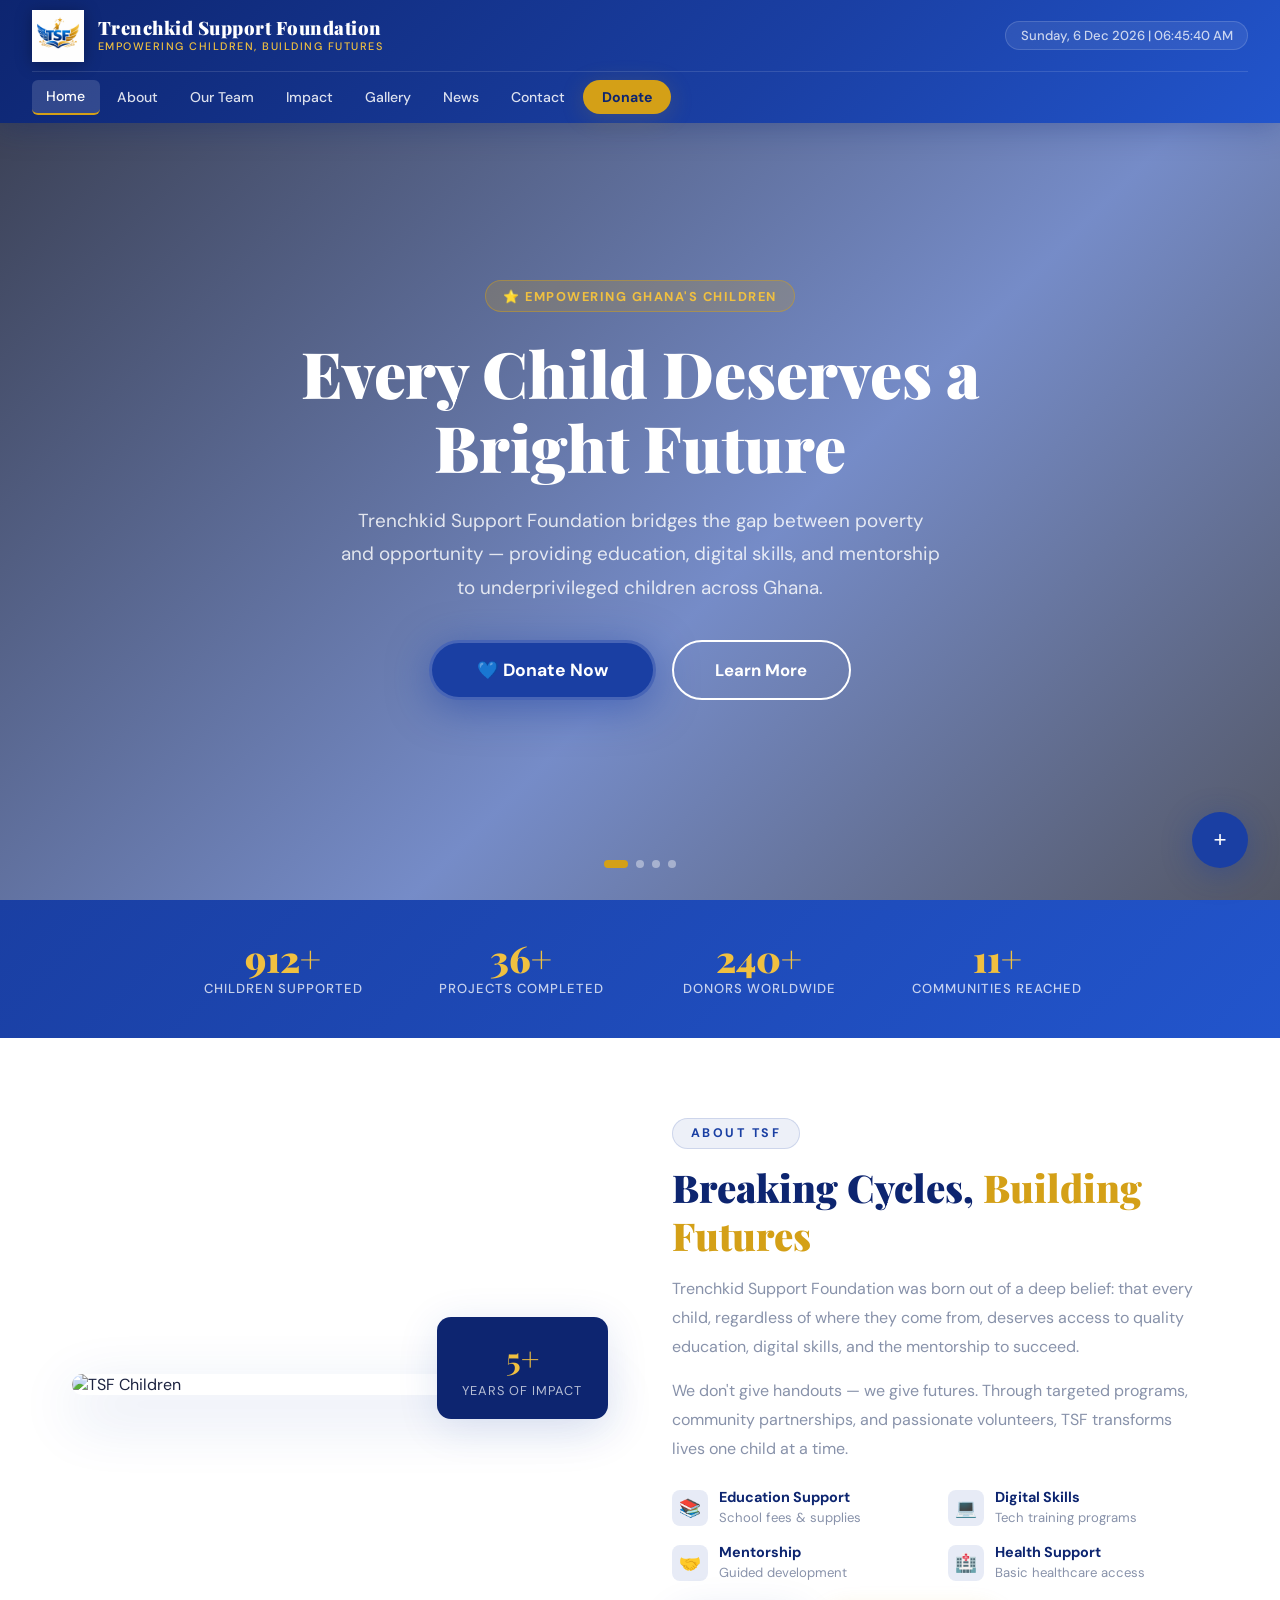
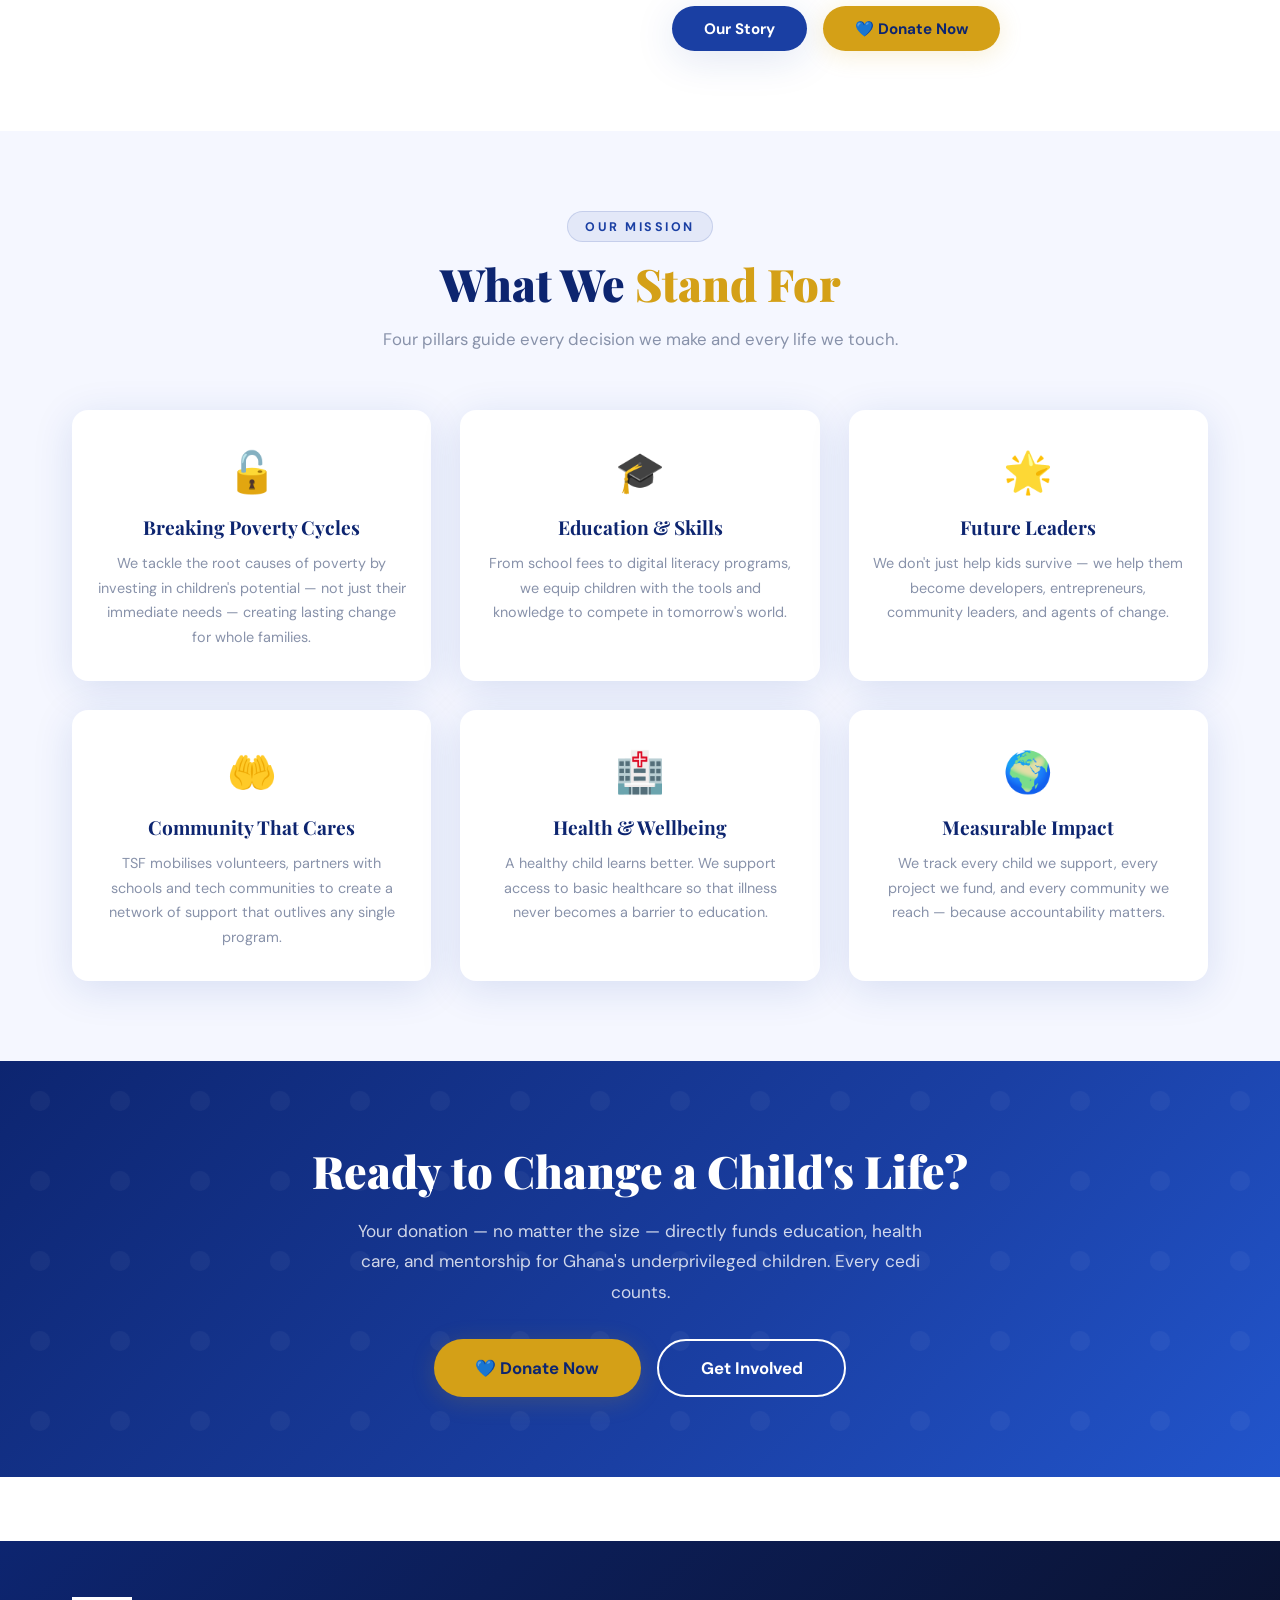
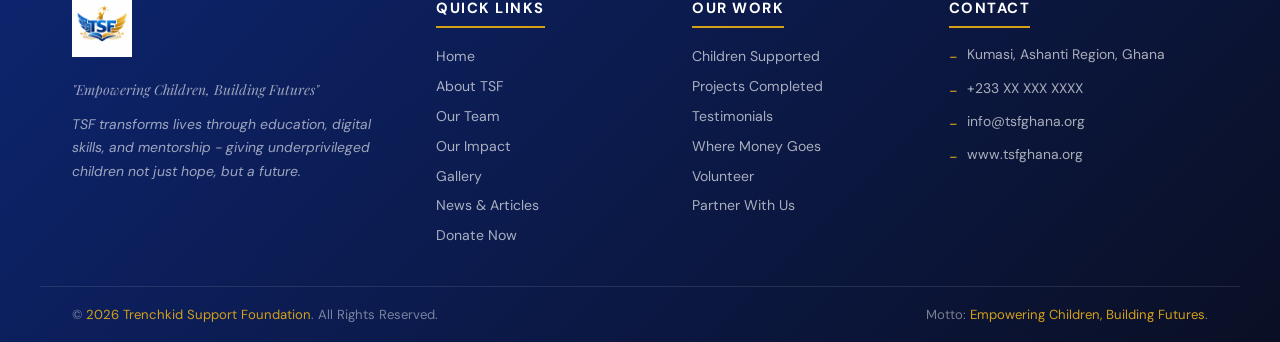
==== index.html @ c8d2aee1 "Add admin content management baseline" ====
<!DOCTYPE html>
<html lang="en">
<head>
  <meta charset="UTF-8">
  <meta name="viewport" content="width=device-width, initial-scale=1.0">
  <title>TSF — Trenchkid Support Foundation</title>
  <link rel="icon" href="images/tsf-logo.png">
  <link rel="stylesheet" href="css/style.css">
  <style>
    /* HERO */
    .hero {
      position: relative;
      min-height: 100vh;
      display: flex;
      align-items: center;
      justify-content: center;
      overflow: hidden;
    }
    .hero-slider {
      position: absolute; inset: 0; z-index: 0;
    }
    .hero-slide {
      position: absolute; inset: 0;
      background-size: cover;
      background-position: center;
      opacity: 0;
      transition: opacity 1.5s ease;
    }
    .hero-slide.active { opacity: 1; }
    .hero-slide::after {
      content: '';
      position: absolute; inset: 0;
      background: linear-gradient(135deg, rgba(10,15,36,0.82) 0%, rgba(26,63,163,0.6) 60%, rgba(10,15,36,0.7) 100%);
    }
    /* Gradient slides as placeholder (replace src with real photos) */
    .slide-1 { background: linear-gradient(135deg, #0d2570, #1a3fa3, #2255cc); background-image: url('https://images.unsplash.com/photo-1509062522246-3755977927d7?w=1400&q=80'); }
    .slide-2 { background-image: url('https://images.unsplash.com/photo-1488521787991-ed7bbaae773c?w=1400&q=80'); }
    .slide-3 { background-image: url('https://images.unsplash.com/photo-1506126613408-eca07ce68773?w=1400&q=80'); }
    .slide-4 { background-image: url('https://images.unsplash.com/photo-1519340333755-56e9c1d04579?w=1400&q=80'); }

    .hero-content {
      position: relative; z-index: 2;
      text-align: center;
      padding: 0 1.5rem;
      max-width: 820px;
      margin: 0 auto;
      padding-top: 80px;
    }
    .hero-badge {
      display: inline-flex; align-items: center; gap: 0.5rem;
      background: rgba(212,160,23,0.2);
      border: 1px solid rgba(212,160,23,0.45);
      color: var(--gold-light);
      font-size: 0.8rem; font-weight: 700;
      padding: 0.4rem 1.1rem; border-radius: 20px;
      letter-spacing: 1.5px; text-transform: uppercase;
      margin-bottom: 1.5rem;
      animation: fadeDown 0.8s ease both;
    }
    .hero-title {
      font-family: 'Playfair Display', serif;
      font-size: clamp(2.2rem, 6vw, 4rem);
      font-weight: 900;
      color: var(--white);
      line-height: 1.15;
      margin-bottom: 1.3rem;
      animation: fadeDown 0.8s 0.15s ease both;
    }
    .hero-title span { color: var(--gold-light); }
    .hero-desc {
      font-size: clamp(1rem, 2.2vw, 1.18rem);
      color: rgba(255,255,255,0.82);
      max-width: 600px;
      margin: 0 auto 2.2rem;
      line-height: 1.78;
      animation: fadeDown 0.8s 0.3s ease both;
    }
    .hero-actions {
      display: flex; gap: 1rem; justify-content: center; flex-wrap: wrap;
      animation: fadeDown 0.8s 0.45s ease both;
    }
    .hero-donate-btn {
      background: var(--blue);
      color: var(--white);
      font-size: 1.1rem;
      padding: 1rem 2.8rem;
      border-radius: 50px;
      font-weight: 700;
      text-decoration: none;
      display: inline-flex; align-items: center; gap: 0.6rem;
      box-shadow: 0 8px 40px rgba(26,63,163,0.5);
      transition: var(--transition);
      border: 3px solid rgba(255,255,255,0.2);
    }
    .hero-donate-btn:hover { background: var(--blue-light); transform: translateY(-3px); box-shadow: 0 16px 50px rgba(26,63,163,0.6); }

    .slide-dots {
      position: absolute; bottom: 2rem; left: 50%; transform: translateX(-50%);
      display: flex; gap: 0.5rem; z-index: 2;
    }
    .dot {
      width: 8px; height: 8px; border-radius: 50%;
      background: rgba(255,255,255,0.4);
      cursor: pointer; transition: var(--transition);
    }
    .dot.active { background: var(--gold); width: 24px; border-radius: 4px; }

    @keyframes fadeDown { from { opacity: 0; transform: translateY(-20px); } to { opacity: 1; transform: translateY(0); } }

    /* INTRO */
    .intro-section { padding: 5rem 0; }
    .intro-grid { display: grid; grid-template-columns: 1fr 1fr; gap: 4rem; align-items: center; }
    .intro-visual {
      position: relative;
    }
    .intro-img {
      width: 100%; border-radius: 20px;
      box-shadow: 0 20px 60px rgba(26,63,163,0.2);
      display: block;
    }
    .intro-badge-box {
      position: absolute; bottom: -1.5rem; right: 0;
      background: var(--blue-dark);
      color: var(--white);
      padding: 1.2rem 1.6rem;
      border-radius: 14px;
      text-align: center;
      box-shadow: var(--shadow);
    }
    .intro-badge-box strong { font-family: 'Playfair Display', serif; font-size: 2rem; color: var(--gold-light); display: block; }
    .intro-badge-box span { font-size: 0.8rem; color: rgba(255,255,255,0.7); letter-spacing: 1px; text-transform: uppercase; }
    .intro-text h2 { font-family: 'Playfair Display', serif; font-size: clamp(1.7rem,3.5vw,2.4rem); font-weight: 900; color: var(--blue-dark); margin-bottom: 1rem; line-height: 1.25; }
    .intro-text h2 span { color: var(--gold); }
    .intro-text p { color: var(--gray); line-height: 1.8; margin-bottom: 1rem; font-size: 1rem; }
    .intro-pillars { display: grid; grid-template-columns: 1fr 1fr; gap: 1rem; margin: 1.5rem 0; }
    .pillar-item { display: flex; align-items: flex-start; gap: 0.7rem; }
    .pillar-icon { width: 36px; height: 36px; background: rgba(26,63,163,0.1); border-radius: 8px; display: flex; align-items: center; justify-content: center; font-size: 1.1rem; flex-shrink: 0; margin-top: 2px; }
    .pillar-text strong { display: block; font-size: 0.9rem; color: var(--blue-dark); }
    .pillar-text span { font-size: 0.82rem; color: var(--gray); }

    /* MISSION CARDS */
    .mission-bg { background: var(--off-white); }
    .mission-cards { display: grid; grid-template-columns: repeat(3, 1fr); gap: 1.8rem; }
    .mission-card {
      background: var(--white);
      border-radius: var(--radius);
      padding: 2rem 1.5rem;
      text-align: center;
      box-shadow: var(--shadow);
      transition: var(--transition);
      border-top: 4px solid transparent;
    }
    .mission-card:hover { transform: translateY(-6px); border-top-color: var(--gold); }
    .mission-icon { font-size: 2.5rem; margin-bottom: 1rem; }
    .mission-card h3 { font-family: 'Playfair Display', serif; font-size: 1.2rem; color: var(--blue-dark); margin-bottom: 0.7rem; }
    .mission-card p { font-size: 0.9rem; color: var(--gray); line-height: 1.7; }

    /* CTA SECTION */
    .cta-section {
      background: linear-gradient(135deg, var(--blue-dark) 0%, var(--blue) 60%, var(--blue-mid) 100%);
      padding: 5rem 0;
      text-align: center;
      position: relative; overflow: hidden;
    }
    .cta-section::before {
      content: '';
      position: absolute; inset: 0;
      background: url("data:image/svg+xml,%3Csvg width='80' height='80' viewBox='0 0 80 80' xmlns='http://www.w3.org/2000/svg'%3E%3Cg fill='none'%3E%3Cg fill='%23ffffff' fill-opacity='0.04'%3E%3Ccircle cx='40' cy='40' r='10'/%3E%3C/g%3E%3C/g%3E%3C/svg%3E");
    }
    .cta-section h2 { font-family: 'Playfair Display', serif; font-size: clamp(1.8rem,4vw,2.8rem); font-weight:900; color:var(--white); margin-bottom:1rem; position:relative; }
    .cta-section p { color: rgba(255,255,255,0.8); font-size:1.08rem; max-width:580px; margin:0 auto 2rem; line-height:1.75; position:relative; }
    .cta-btns { display:flex; gap:1rem; justify-content:center; flex-wrap:wrap; position:relative; }

    @media (max-width:768px) {
      .intro-grid { grid-template-columns: 1fr; gap: 2.5rem; }
      .intro-badge-box { position: static; margin-top: 1rem; display: inline-block; }
      .intro-pillars { grid-template-columns: 1fr; }
      .mission-cards { grid-template-columns: 1fr; }
    }
  </style>
</head>
<body>
  <!-- HERO -->
  <section class="hero" id="home">
    <div class="hero-slider">
      <div class="hero-slide slide-1 active"></div>
      <div class="hero-slide slide-2"></div>
      <div class="hero-slide slide-3"></div>
      <div class="hero-slide slide-4"></div>
    </div>
    <div class="hero-content">
      <div class="hero-badge">⭐ Empowering Ghana's Children</div>
      <h1 class="hero-title" data-setting="home_hero_title">Every Child Deserves a Bright Future</h1>
      <p class="hero-desc" data-setting="home_hero_body">Trenchkid Support Foundation bridges the gap between poverty and opportunity — providing education, digital skills, and mentorship to underprivileged children across Ghana.</p>
      <div class="hero-actions">
        <a href="donate.html" class="hero-donate-btn">💙 Donate Now</a>
        <a href="about.html" class="btn btn-outline btn-lg">Learn More</a>
      </div>
    </div>
    <div class="slide-dots" id="slide-dots"></div>
  </section>

  <!-- STATS STRIP -->
  <div class="stats-strip">
    <div class="stats-grid">
      <div class="stat-item fade-up">
        <span class="stat-number" data-target="1200">0</span>
        <span class="stat-label">Children Supported</span>
      </div>
      <div class="stat-item fade-up">
        <span class="stat-number" data-target="48">0</span>
        <span class="stat-label">Projects Completed</span>
      </div>
      <div class="stat-item fade-up">
        <span class="stat-number" data-target="320">0</span>
        <span class="stat-label">Donors Worldwide</span>
      </div>
      <div class="stat-item fade-up">
        <span class="stat-number" data-target="15">0</span>
        <span class="stat-label">Communities Reached</span>
      </div>
    </div>
  </div>

  <!-- INTRO -->
  <section class="intro-section">
    <div class="container">
      <div class="intro-grid">
        <div class="intro-visual fade-up">
          <img class="intro-img" src="https://images.unsplash.com/photo-1516627145497-ae6968895b74?w=700&q=80" alt="TSF Children">
          <div class="intro-badge-box">
            <strong>5+</strong>
            <span>Years of Impact</span>
          </div>
        </div>
        <div class="intro-text fade-up">
          <div class="section-label">About TSF</div>
          <h2 data-setting="home_intro_title">Breaking Cycles, <span>Building Futures</span></h2>
          <p data-setting="home_intro_body">Trenchkid Support Foundation was born out of a deep belief: that every child, regardless of where they come from, deserves access to quality education, digital skills, and the mentorship to succeed.</p>
          <p data-setting="home_intro_body_2">We don't give handouts — we give futures. Through targeted programs, community partnerships, and passionate volunteers, TSF transforms lives one child at a time.</p>
          <div class="intro-pillars">
            <div class="pillar-item">
              <div class="pillar-icon">📚</div>
              <div class="pillar-text"><strong>Education Support</strong><span>School fees & supplies</span></div>
            </div>
            <div class="pillar-item">
              <div class="pillar-icon">💻</div>
              <div class="pillar-text"><strong>Digital Skills</strong><span>Tech training programs</span></div>
            </div>
            <div class="pillar-item">
              <div class="pillar-icon">🤝</div>
              <div class="pillar-text"><strong>Mentorship</strong><span>Guided development</span></div>
            </div>
            <div class="pillar-item">
              <div class="pillar-icon">🏥</div>
              <div class="pillar-text"><strong>Health Support</strong><span>Basic healthcare access</span></div>
            </div>
          </div>
          <div style="display:flex;gap:1rem;flex-wrap:wrap;margin-top:1.5rem">
            <a href="about.html" class="btn btn-blue">Our Story</a>
            <a href="donate.html" class="btn btn-gold">💙 Donate Now</a>
          </div>
        </div>
      </div>
    </div>
  </section>

  <!-- MISSION CARDS -->
  <section class="mission-bg">
    <div class="container">
      <div class="section-header fade-up">
        <div class="section-label">Our Mission</div>
        <h2 class="section-title" data-setting="home_pillars_title">What We <span>Stand For</span></h2>
        <p class="section-desc" data-setting="home_pillars_body">Four pillars guide every decision we make and every life we touch.</p>
      </div>
      <div class="mission-cards">
        <div class="mission-card fade-up">
          <div class="mission-icon">🔓</div>
          <h3>Breaking Poverty Cycles</h3>
          <p>We tackle the root causes of poverty by investing in children's potential — not just their immediate needs — creating lasting change for whole families.</p>
        </div>
        <div class="mission-card fade-up">
          <div class="mission-icon">🎓</div>
          <h3>Education & Skills</h3>
          <p>From school fees to digital literacy programs, we equip children with the tools and knowledge to compete in tomorrow's world.</p>
        </div>
        <div class="mission-card fade-up">
          <div class="mission-icon">🌟</div>
          <h3>Future Leaders</h3>
          <p>We don't just help kids survive — we help them become developers, entrepreneurs, community leaders, and agents of change.</p>
        </div>
        <div class="mission-card fade-up">
          <div class="mission-icon">🤲</div>
          <h3>Community That Cares</h3>
          <p>TSF mobilises volunteers, partners with schools and tech communities to create a network of support that outlives any single program.</p>
        </div>
        <div class="mission-card fade-up">
          <div class="mission-icon">🏥</div>
          <h3>Health & Wellbeing</h3>
          <p>A healthy child learns better. We support access to basic healthcare so that illness never becomes a barrier to education.</p>
        </div>
        <div class="mission-card fade-up">
          <div class="mission-icon">🌍</div>
          <h3>Measurable Impact</h3>
          <p>We track every child we support, every project we fund, and every community we reach — because accountability matters.</p>
        </div>
      </div>
    </div>
  </section>

  <!-- CTA -->
  <section class="cta-section">
    <div class="container">
      <h2 data-setting="home_cta_title">Ready to Change a Child's Life?</h2>
      <p data-setting="home_cta_body">Your donation — no matter the size — directly funds education, health care, and mentorship for Ghana's underprivileged children. Every cedi counts.</p>
      <div class="cta-btns">
        <a href="donate.html" class="btn btn-gold btn-lg">💙 Donate Now</a>
        <a href="contact.html" class="btn btn-outline btn-lg">Get Involved</a>
      </div>
    </div>
  </section>

  <script src="js/time.js"></script>
  <script src="js/components.js"></script>
  <script>
    // Hero slider
    const slides = document.querySelectorAll('.hero-slide');
    const dotsContainer = document.getElementById('slide-dots');
    let current = 0;
    slides.forEach((_, i) => {
      const d = document.createElement('div');
      d.className = 'dot' + (i === 0 ? ' active' : '');
      d.onclick = () => goTo(i);
      dotsContainer.appendChild(d);
    });
    function goTo(n) {
      slides[current].classList.remove('active');
      dotsContainer.children[current].classList.remove('active');
      current = n;
      slides[current].classList.add('active');
      dotsContainer.children[current].classList.add('active');
    }
    setInterval(() => goTo((current + 1) % slides.length), 5000);

    // Counter animation
    function animateCounter(el) {
      const target = parseInt(el.dataset.target);
      const duration = 2000;
      const step = target / (duration / 16);
      let current = 0;
      const timer = setInterval(() => {
        current += step;
        if (current >= target) { current = target; clearInterval(timer); }
        el.textContent = Math.floor(current).toLocaleString() + (target >= 1000 ? '+' : '+');
      }, 16);
    }
    const statsObserver = new IntersectionObserver((entries) => {
      entries.forEach(e => {
        if (e.isIntersecting) {
          e.target.querySelectorAll('.stat-number').forEach(animateCounter);
          statsObserver.unobserve(e.target);
        }
      });
    }, { threshold: 0.4 });
    document.querySelector('.stats-strip') && statsObserver.observe(document.querySelector('.stats-strip'));
  </script>
</body>
</html>
---- css/style.css ----
/* ===== TSF GLOBAL STYLES ===== */
@import url('https://fonts.googleapis.com/css2?family=Playfair+Display:wght@700;900&family=DM+Sans:wght@300;400;500;600;700&display=swap');

:root {
  --blue: #1a3fa3;
  --blue-dark: #0d2570;
  --blue-mid: #2255cc;
  --blue-light: #3b6de8;
  --gold: #d4a017;
  --gold-light: #f0c040;
  --gold-dark: #a07810;
  --white: #ffffff;
  --off-white: #f5f7ff;
  --gray-light: #eef1f8;
  --gray: #8892aa;
  --dark: #0a0f24;
  --text: #1c2340;
  --shadow: 0 8px 40px rgba(26,63,163,0.13);
  --shadow-gold: 0 4px 24px rgba(212,160,23,0.18);
  --radius: 16px;
  --radius-sm: 8px;
  --transition: all 0.35s cubic-bezier(0.4,0,0.2,1);
}

*, *::before, *::after { box-sizing: border-box; margin: 0; padding: 0; }
html { scroll-behavior: smooth; font-size: 16px; }
body { font-family: 'DM Sans', sans-serif; color: var(--text); background: var(--white); min-height: 100vh; overflow-x: hidden; }

/* HEADER */
header {
  position: fixed; top: 0; left: 0; right: 0; z-index: 1000;
  background: linear-gradient(135deg, var(--blue-dark) 0%, var(--blue) 60%, var(--blue-mid) 100%);
  box-shadow: 0 2px 30px rgba(13,37,112,0.35);
  padding: 0 2rem;
}
.header-top { display: flex; align-items: center; justify-content: space-between; padding: 0.6rem 0; border-bottom: 1px solid rgba(255,255,255,0.12); }
.header-brand { display: flex; align-items: center; gap: 0.85rem; text-decoration: none; }
.header-brand img { height: 52px; width: auto; filter: drop-shadow(0 2px 8px rgba(0,0,0,0.3)); }
.brand-text { display: flex; flex-direction: column; }
.brand-name { font-family: 'Playfair Display', serif; font-size: 1.15rem; font-weight: 900; color: var(--white); line-height: 1.1; letter-spacing: 0.5px; }
.brand-tagline { font-size: 0.68rem; color: var(--gold-light); font-weight: 500; letter-spacing: 1.5px; text-transform: uppercase; }
.header-time { font-size: 0.82rem; color: rgba(255,255,255,0.75); font-weight: 500; background: rgba(255,255,255,0.08); padding: 0.3rem 0.9rem; border-radius: 20px; border: 1px solid rgba(255,255,255,0.15); }

nav { display: flex; align-items: center; justify-content: space-between; padding: 0.5rem 0; }
.nav-links { display: flex; align-items: center; gap: 0.2rem; list-style: none; flex-wrap: wrap; }
.nav-links a { display: block; padding: 0.45rem 0.9rem; color: rgba(255,255,255,0.85); text-decoration: none; font-size: 0.88rem; font-weight: 500; border-radius: 6px; transition: var(--transition); }
.nav-links a:hover, .nav-links a.active { background: rgba(255,255,255,0.14); color: var(--white); }
.nav-links a.active { border-bottom: 2px solid var(--gold); }
.nav-donate-btn { background: var(--gold) !important; color: var(--blue-dark) !important; font-weight: 700 !important; padding: 0.5rem 1.2rem !important; border-radius: 25px !important; box-shadow: var(--shadow-gold); }
.nav-donate-btn:hover { background: var(--gold-light) !important; transform: translateY(-1px); }
.hamburger { display: none; flex-direction: column; gap: 5px; background: none; border: none; cursor: pointer; padding: 6px; }
.hamburger span { display: block; width: 26px; height: 2.5px; background: var(--white); border-radius: 2px; transition: var(--transition); }

/* FOOTER */
footer { background: linear-gradient(135deg, var(--blue-dark) 0%, var(--dark) 100%); color: rgba(255,255,255,0.75); padding: 3.5rem 0 0; margin-top: 4rem; }
.footer-grid { display: grid; grid-template-columns: 1.5fr 1fr 1fr 1.2fr; gap: 2.5rem; max-width: 1200px; margin: 0 auto; padding: 0 2rem; }
.footer-brand img { height: 60px; margin-bottom: 1rem; }
.footer-brand p { font-size: 0.87rem; line-height: 1.7; color: rgba(255,255,255,0.6); font-style: italic; }
.footer-motto { font-family: 'Playfair Display', serif; color: var(--gold-light); font-size: 1rem; margin-bottom: 0.7rem; }
.footer-col h4 { color: var(--white); font-size: 0.92rem; font-weight: 700; text-transform: uppercase; letter-spacing: 1.5px; margin-bottom: 1.1rem; padding-bottom: 0.5rem; border-bottom: 2px solid var(--gold); display: inline-block; }
.footer-col ul { list-style: none; }
.footer-col ul li { margin-bottom: 0.55rem; }
.footer-col ul li a { color: rgba(255,255,255,0.65); text-decoration: none; font-size: 0.88rem; transition: var(--transition); }
.footer-col ul li a:hover { color: var(--gold-light); padding-left: 4px; }
.footer-contact-item { display: flex; align-items: flex-start; gap: 0.6rem; margin-bottom: 0.7rem; font-size: 0.87rem; color: rgba(255,255,255,0.65); }
.footer-contact-item .icon { color: var(--gold); font-size: 1rem; flex-shrink: 0; margin-top: 1px; }
.footer-bottom { border-top: 1px solid rgba(255,255,255,0.1); padding: 1.2rem 2rem; display: flex; align-items: center; justify-content: space-between; max-width: 1200px; margin: 2rem auto 0; flex-wrap: wrap; gap: 0.5rem; }
.footer-copy { font-size: 0.82rem; color: rgba(255,255,255,0.45); }
.footer-copy span { color: var(--gold); }

/* BUTTONS */
.btn { display: inline-flex; align-items: center; gap: 0.5rem; padding: 0.8rem 2rem; border-radius: 50px; font-family: 'DM Sans', sans-serif; font-weight: 700; font-size: 0.95rem; cursor: pointer; border: none; text-decoration: none; transition: var(--transition); }
.btn-blue { background: var(--blue); color: var(--white); box-shadow: var(--shadow); }
.btn-blue:hover { background: var(--blue-light); transform: translateY(-2px); box-shadow: 0 12px 40px rgba(26,63,163,0.3); }
.btn-gold { background: var(--gold); color: var(--blue-dark); box-shadow: var(--shadow-gold); }
.btn-gold:hover { background: var(--gold-light); transform: translateY(-2px); }
.btn-outline { background: transparent; border: 2px solid var(--white); color: var(--white); }
.btn-outline:hover { background: var(--white); color: var(--blue); transform: translateY(-2px); }
.btn-lg { padding: 1rem 2.6rem; font-size: 1.05rem; }

/* SECTIONS */
section { padding: 5rem 0; }
.container { max-width: 1200px; margin: 0 auto; padding: 0 2rem; }
.section-header { text-align: center; margin-bottom: 3.5rem; }
.section-label { display: inline-block; background: rgba(26,63,163,0.08); color: var(--blue); font-size: 0.78rem; font-weight: 700; letter-spacing: 2.5px; text-transform: uppercase; padding: 0.4rem 1.1rem; border-radius: 20px; border: 1px solid rgba(26,63,163,0.15); margin-bottom: 0.9rem; }
.section-title { font-family: 'Playfair Display', serif; font-size: clamp(1.9rem, 4vw, 2.8rem); font-weight: 900; color: var(--blue-dark); line-height: 1.2; margin-bottom: 0.9rem; }
.section-title span { color: var(--gold); }
.section-desc { font-size: 1.05rem; color: var(--gray); max-width: 600px; margin: 0 auto; line-height: 1.75; }

/* PAGE HERO */
.page-hero { min-height: 320px; display: flex; align-items: center; justify-content: center; background: linear-gradient(135deg, var(--blue-dark) 0%, var(--blue) 60%, var(--blue-mid) 100%); padding: 8rem 2rem 4rem; text-align: center; position: relative; overflow: hidden; }
.page-hero::before { content: ''; position: absolute; inset: 0; background: url("data:image/svg+xml,%3Csvg width='60' height='60' viewBox='0 0 60 60' xmlns='http://www.w3.org/2000/svg'%3E%3Cg fill='none' fill-rule='evenodd'%3E%3Cg fill='%23ffffff' fill-opacity='0.04'%3E%3Cpath d='M36 34v-4h-2v4h-4v2h4v4h2v-4h4v-2h-4zm0-30V0h-2v4h-4v2h4v4h2V6h4V4h-4zM6 34v-4H4v4H0v2h4v4h2v-4h4v-2H6zM6 4V0H4v4H0v2h4v4h2V6h4V4H6z'/%3E%3C/g%3E%3C/g%3E%3C/svg%3E"); }
.page-hero-content { position: relative; z-index: 1; }
.page-hero h1 { font-family: 'Playfair Display', serif; font-size: clamp(2rem, 5vw, 3.2rem); font-weight: 900; color: var(--white); margin-bottom: 0.7rem; }
.page-hero p { color: rgba(255,255,255,0.8); font-size: 1.08rem; max-width: 550px; margin: 0 auto; line-height: 1.7; }
.breadcrumb { display: flex; align-items: center; justify-content: center; gap: 0.5rem; font-size: 0.83rem; color: rgba(255,255,255,0.6); margin-bottom: 1rem; }
.breadcrumb a { color: var(--gold-light); text-decoration: none; }

/* STATS */
.stats-strip { background: linear-gradient(135deg, var(--blue) 0%, var(--blue-mid) 100%); padding: 2.5rem 0; }
.stats-grid { display: grid; grid-template-columns: repeat(4, 1fr); gap: 1rem; max-width: 1000px; margin: 0 auto; padding: 0 2rem; }
.stat-item { text-align: center; }
.stat-number { font-family: 'Playfair Display', serif; font-size: 2.3rem; font-weight: 900; color: var(--gold-light); display: block; line-height: 1; }
.stat-label { font-size: 0.82rem; color: rgba(255,255,255,0.75); font-weight: 500; text-transform: uppercase; letter-spacing: 1px; margin-top: 0.35rem; }

/* FORM */
.form-group { margin-bottom: 1.3rem; }
.form-group label { display: block; font-size: 0.88rem; font-weight: 600; color: var(--text); margin-bottom: 0.45rem; }
.form-control { width: 100%; padding: 0.8rem 1.1rem; border: 2px solid var(--gray-light); border-radius: var(--radius-sm); font-family: 'DM Sans', sans-serif; font-size: 0.95rem; color: var(--text); background: var(--white); transition: var(--transition); outline: none; }
.form-control:focus { border-color: var(--blue); box-shadow: 0 0 0 3px rgba(26,63,163,0.1); }
.form-control.error { border-color: #e53e3e; }
.form-control.success { border-color: #38a169; }
.error-msg { display: none; color: #e53e3e; font-size: 0.8rem; margin-top: 0.35rem; font-weight: 500; }
.error-msg.show { display: block; }

/* ALERT */
.alert { padding: 1rem 1.4rem; border-radius: var(--radius-sm); font-size: 0.9rem; font-weight: 500; margin-bottom: 1rem; display: none; }
.alert.show { display: block; }
.alert-success { background: rgba(56,161,105,0.1); color: #276749; border: 1px solid rgba(56,161,105,0.3); }
.alert-error { background: rgba(229,62,62,0.1); color: #9b1c1c; border: 1px solid rgba(229,62,62,0.3); }

/* MESSAGE BOX */
.message-box { position: fixed; bottom: 2rem; right: 2rem; z-index: 999; }
.message-toggle { background: var(--blue); color: var(--white); border: none; width: 56px; height: 56px; border-radius: 50%; font-size: 1.4rem; cursor: pointer; box-shadow: 0 6px 30px rgba(26,63,163,0.4); display: flex; align-items: center; justify-content: center; transition: var(--transition); margin-left: auto; }
.message-toggle:hover { background: var(--blue-light); transform: scale(1.1); }
.message-panel { display: none; background: var(--white); border-radius: var(--radius); box-shadow: 0 20px 60px rgba(0,0,0,0.18); width: 320px; margin-bottom: 0.8rem; overflow: hidden; animation: slideUp 0.3s ease; }
.message-panel.open { display: block; }
@keyframes slideUp { from { opacity: 0; transform: translateY(15px); } to { opacity: 1; transform: translateY(0); } }
.message-panel-header { background: linear-gradient(135deg, var(--blue-dark), var(--blue)); color: var(--white); padding: 1rem 1.2rem; font-weight: 700; font-size: 0.95rem; }
.message-panel-body { padding: 1.2rem; }

/* CARD */
.card { background: var(--white); border-radius: var(--radius); box-shadow: var(--shadow); overflow: hidden; transition: var(--transition); }
.card:hover { transform: translateY(-6px); box-shadow: 0 20px 60px rgba(26,63,163,0.15); }

/* UTILS */
.text-center { text-align: center; }
.mt-1 { margin-top: 1rem; } .mt-2 { margin-top: 2rem; }
.mb-1 { margin-bottom: 1rem; } .mb-2 { margin-bottom: 2rem; }
.pt-header { padding-top: 110px; }
.grid-2 { display: grid; grid-template-columns: 1fr 1fr; gap: 2rem; }
.grid-3 { display: grid; grid-template-columns: repeat(3, 1fr); gap: 2rem; }
.fade-up { opacity: 0; transform: translateY(30px); transition: opacity 0.6s ease, transform 0.6s ease; }
.fade-up.visible { opacity: 1; transform: translateY(0); }

/* RESPONSIVE */
@media (max-width: 900px) {
  .footer-grid { grid-template-columns: 1fr 1fr; }
  .stats-grid { grid-template-columns: repeat(2, 1fr); gap: 1.5rem; }
}
@media (max-width: 768px) {
  .header-brand img { height: 40px; }
  .brand-name { font-size: 0.95rem; }
  nav { position: relative; }
  .nav-links { display: none; flex-direction: column; position: absolute; top: calc(100% + 0.5rem); left: -2rem; right: -2rem; background: var(--blue-dark); padding: 1rem; gap: 0.2rem; box-shadow: 0 15px 40px rgba(0,0,0,0.25); z-index: 100; }
  .nav-links.open { display: flex; }
  .nav-links a { padding: 0.7rem 1rem; font-size: 0.95rem; }
  .hamburger { display: flex; }
  .page-hero { padding: 7rem 1.5rem 3rem; }
  section { padding: 3.5rem 0; }
  .footer-grid { grid-template-columns: 1fr; gap: 2rem; }
  .footer-bottom { flex-direction: column; text-align: center; }
  .grid-2, .grid-3 { grid-template-columns: 1fr; }
}
@media (max-width: 480px) {
  .container { padding: 0 1.2rem; }
  .message-panel { width: 280px; }
  .message-box { bottom: 1rem; right: 1rem; }
}
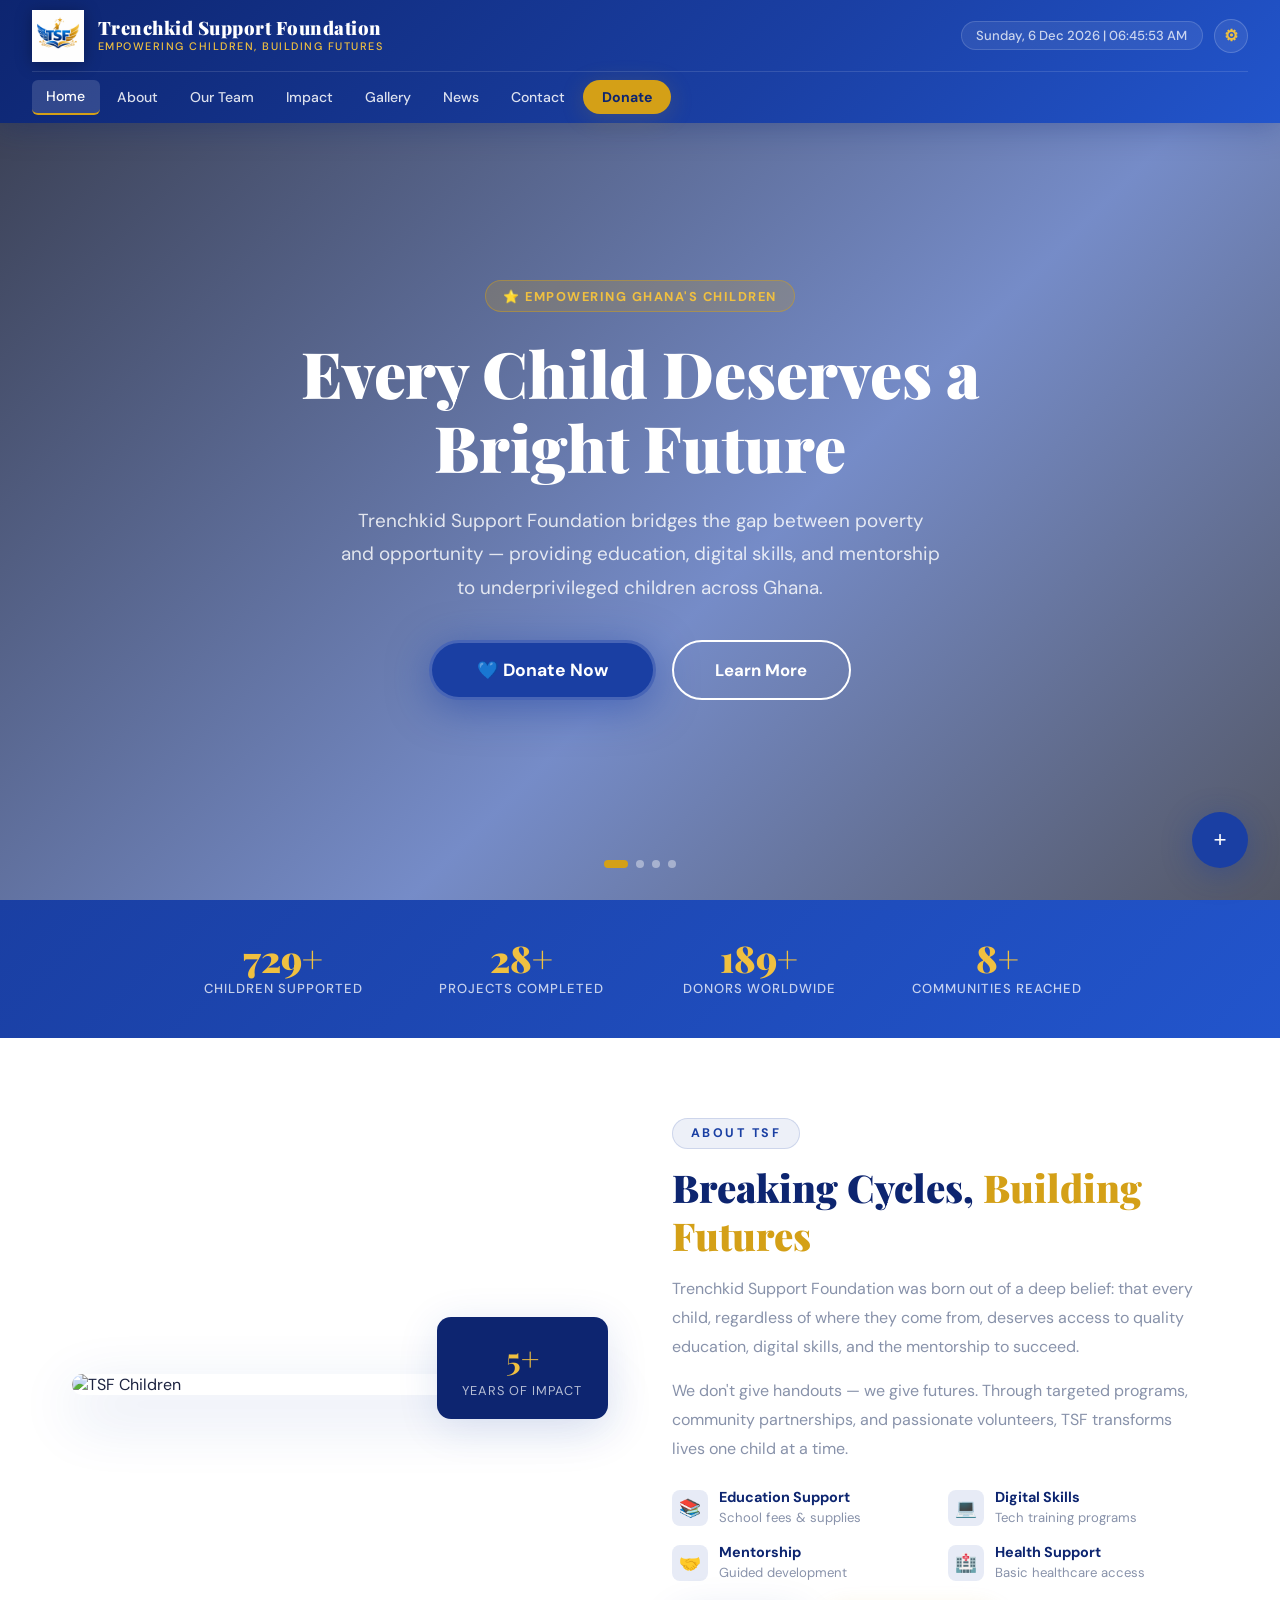
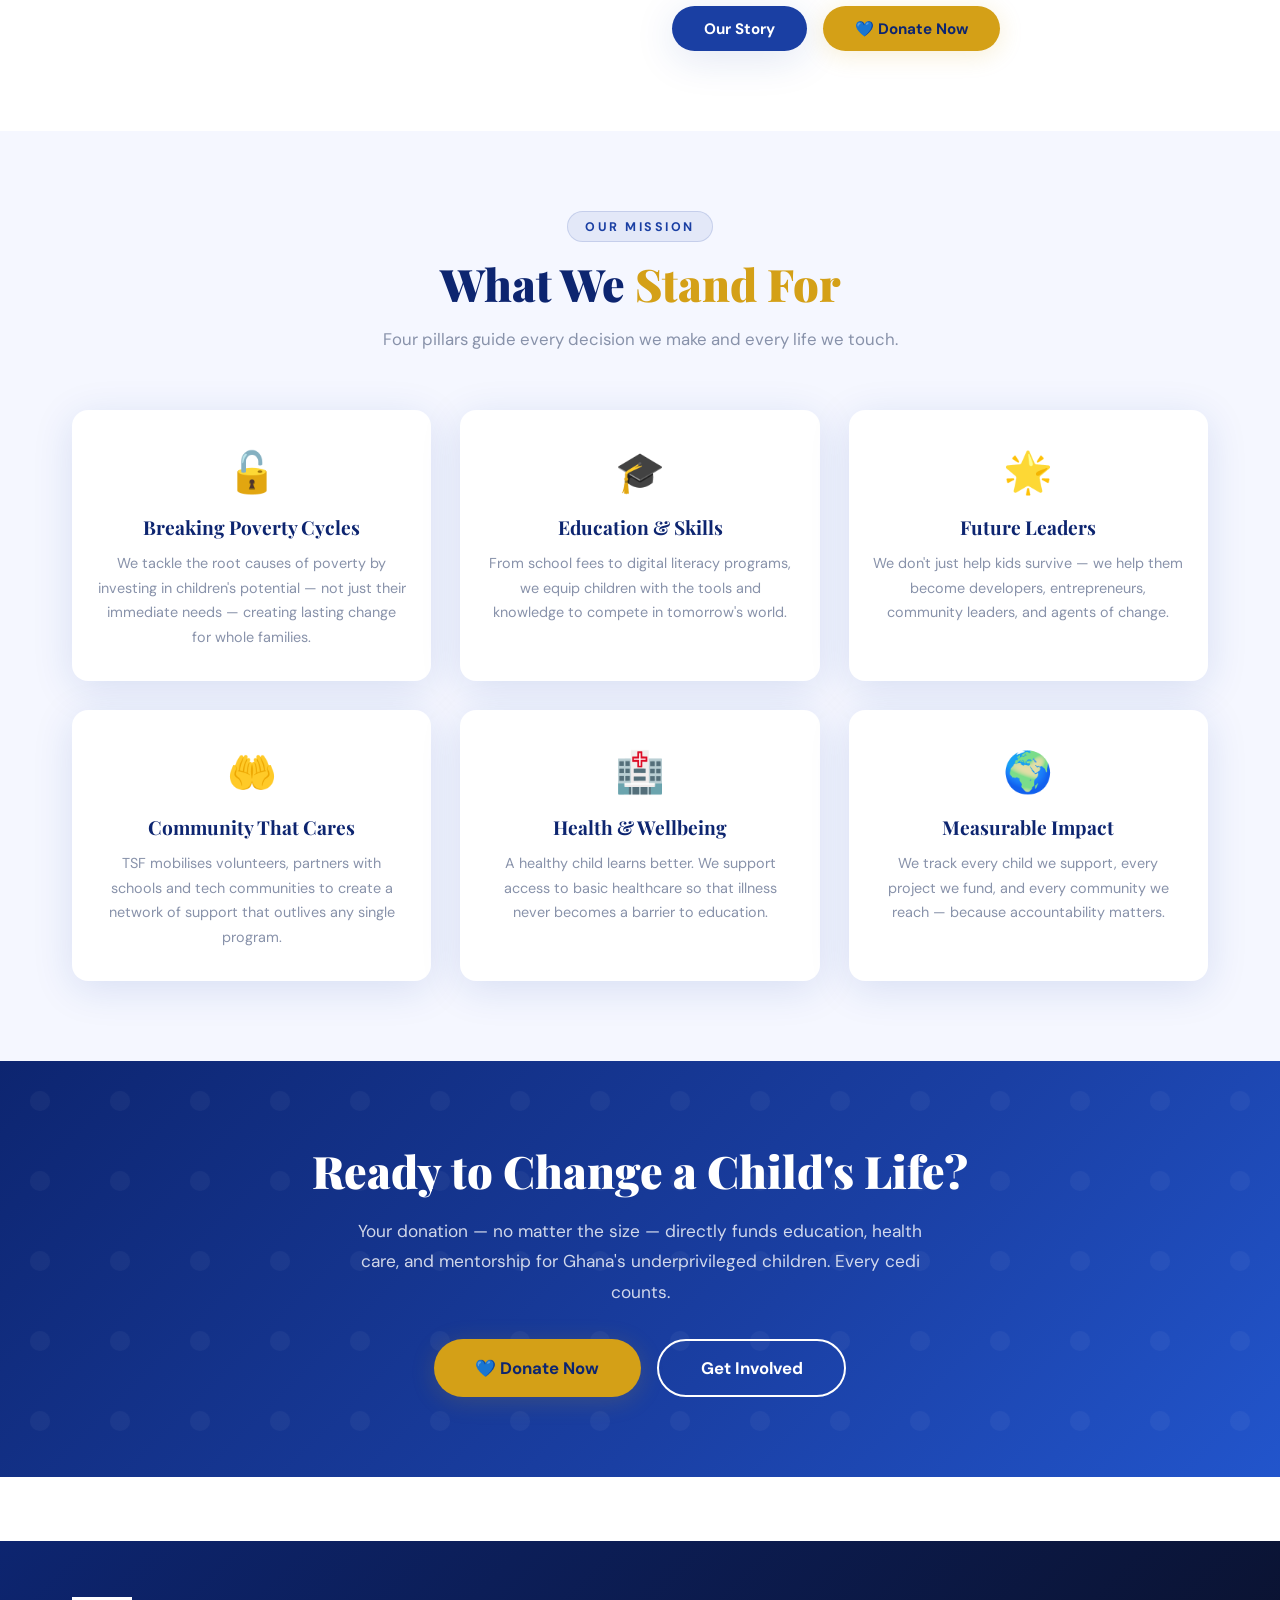
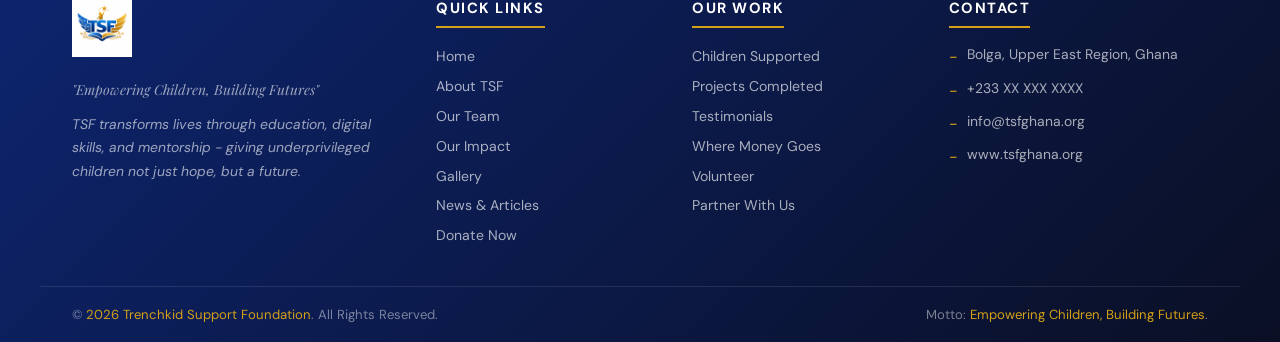
==== commit c572f43c: "Make page images and items editable" ====
--- a/index.html
+++ b/index.html
@@ -181,9 +181,9 @@
 </head>
 <body>
   <!-- HERO -->
-  <section class="hero" id="home">
+  <section class="hero" id="home" data-setting-bg="home_hero_image">
     <div class="hero-slider">
-      <div class="hero-slide slide-1 active"></div>
+      <div class="hero-slide slide-1 active" data-setting-bg="home_hero_image"></div>
       <div class="hero-slide slide-2"></div>
       <div class="hero-slide slide-3"></div>
       <div class="hero-slide slide-4"></div>
--- a/css/style.css
+++ b/css/style.css
@@ -39,7 +39,10 @@
 .brand-text { display: flex; flex-direction: column; }
 .brand-name { font-family: 'Playfair Display', serif; font-size: 1.15rem; font-weight: 900; color: var(--white); line-height: 1.1; letter-spacing: 0.5px; }
 .brand-tagline { font-size: 0.68rem; color: var(--gold-light); font-weight: 500; letter-spacing: 1.5px; text-transform: uppercase; }
+.header-actions { display: flex; align-items: center; gap: 0.7rem; }
 .header-time { font-size: 0.82rem; color: rgba(255,255,255,0.75); font-weight: 500; background: rgba(255,255,255,0.08); padding: 0.3rem 0.9rem; border-radius: 20px; border: 1px solid rgba(255,255,255,0.15); }
+.admin-portal-link { width: 34px; height: 34px; display: inline-flex; align-items: center; justify-content: center; border-radius: 50%; border: 1px solid rgba(255,255,255,0.18); background: rgba(255,255,255,0.08); color: var(--gold-light); text-decoration: none; font-size: 1rem; font-weight: 800; transition: var(--transition); }
+.admin-portal-link:hover { background: var(--gold); color: var(--blue-dark); transform: translateY(-1px); }
 
 nav { display: flex; align-items: center; justify-content: space-between; padding: 0.5rem 0; }
 .nav-links { display: flex; align-items: center; gap: 0.2rem; list-style: none; flex-wrap: wrap; }
@@ -151,6 +154,8 @@
 @media (max-width: 768px) {
   .header-brand img { height: 40px; }
   .brand-name { font-size: 0.95rem; }
+  .header-actions { gap: 0.45rem; }
+  .admin-portal-link { width: 32px; height: 32px; font-size: 0.95rem; }
   nav { position: relative; }
   .nav-links { display: none; flex-direction: column; position: absolute; top: calc(100% + 0.5rem); left: -2rem; right: -2rem; background: var(--blue-dark); padding: 1rem; gap: 0.2rem; box-shadow: 0 15px 40px rgba(0,0,0,0.25); z-index: 100; }
   .nav-links.open { display: flex; }
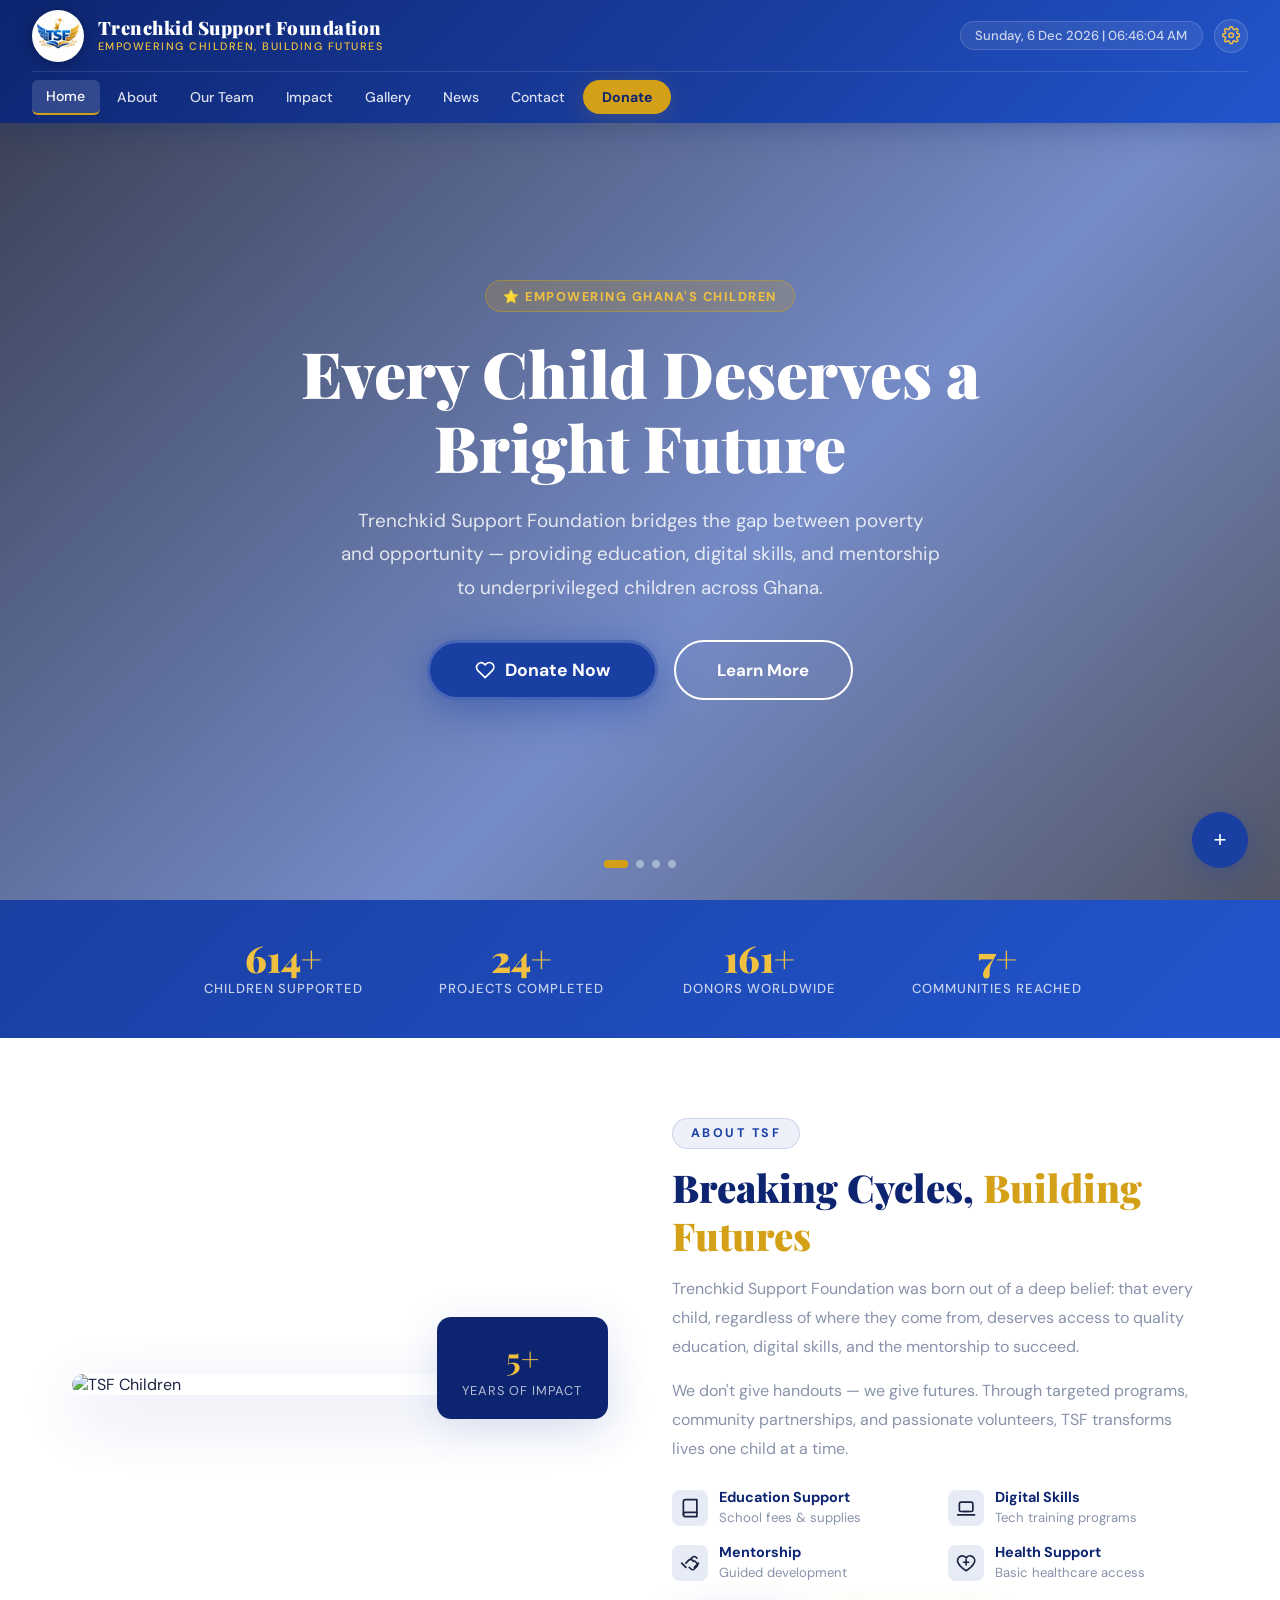
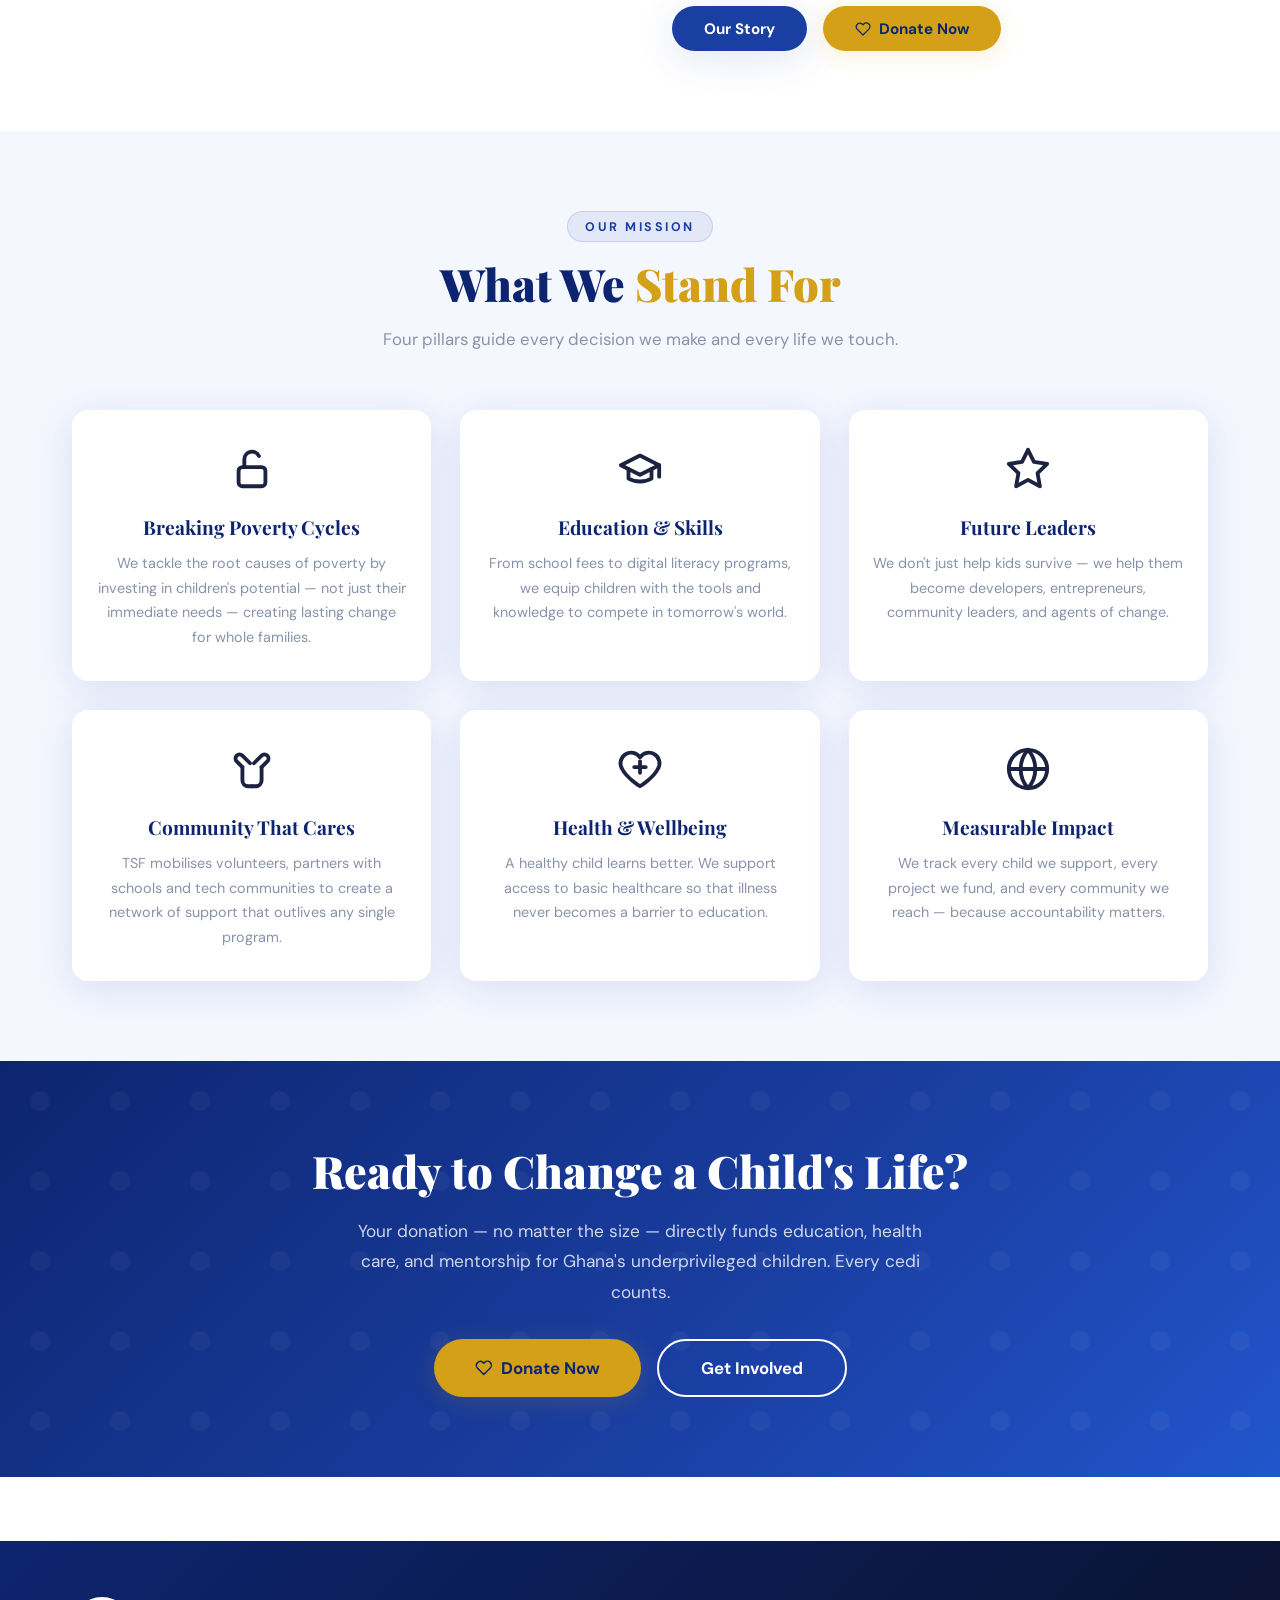
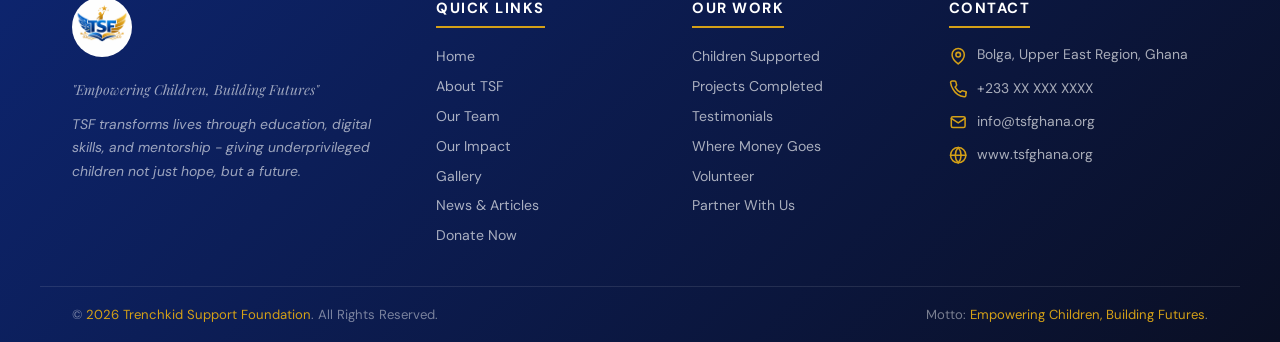
==== commit bec08ec2: "Replace emoji decorations with SVG icons" ====
--- a/index.html
+++ b/index.html
@@ -193,7 +193,7 @@
       <h1 class="hero-title" data-setting="home_hero_title">Every Child Deserves a Bright Future</h1>
       <p class="hero-desc" data-setting="home_hero_body">Trenchkid Support Foundation bridges the gap between poverty and opportunity — providing education, digital skills, and mentorship to underprivileged children across Ghana.</p>
       <div class="hero-actions">
-        <a href="donate.html" class="hero-donate-btn">💙 Donate Now</a>
+        <a href="donate.html" class="hero-donate-btn"><span class="tsf-icon" data-icon="heart" aria-hidden="true"></span> Donate Now</a>
         <a href="about.html" class="btn btn-outline btn-lg">Learn More</a>
       </div>
     </div>
@@ -240,25 +240,25 @@
           <p data-setting="home_intro_body_2">We don't give handouts — we give futures. Through targeted programs, community partnerships, and passionate volunteers, TSF transforms lives one child at a time.</p>
           <div class="intro-pillars">
             <div class="pillar-item">
-              <div class="pillar-icon">📚</div>
+              <div class="pillar-icon"><span class="tsf-icon" data-icon="book" aria-hidden="true"></span></div>
               <div class="pillar-text"><strong>Education Support</strong><span>School fees & supplies</span></div>
             </div>
             <div class="pillar-item">
-              <div class="pillar-icon">💻</div>
+              <div class="pillar-icon"><span class="tsf-icon" data-icon="laptop" aria-hidden="true"></span></div>
               <div class="pillar-text"><strong>Digital Skills</strong><span>Tech training programs</span></div>
             </div>
             <div class="pillar-item">
-              <div class="pillar-icon">🤝</div>
+              <div class="pillar-icon"><span class="tsf-icon" data-icon="handshake" aria-hidden="true"></span></div>
               <div class="pillar-text"><strong>Mentorship</strong><span>Guided development</span></div>
             </div>
             <div class="pillar-item">
-              <div class="pillar-icon">🏥</div>
+              <div class="pillar-icon"><span class="tsf-icon" data-icon="health" aria-hidden="true"></span></div>
               <div class="pillar-text"><strong>Health Support</strong><span>Basic healthcare access</span></div>
             </div>
           </div>
           <div style="display:flex;gap:1rem;flex-wrap:wrap;margin-top:1.5rem">
             <a href="about.html" class="btn btn-blue">Our Story</a>
-            <a href="donate.html" class="btn btn-gold">💙 Donate Now</a>
+            <a href="donate.html" class="btn btn-gold"><span class="tsf-icon" data-icon="heart" aria-hidden="true"></span> Donate Now</a>
           </div>
         </div>
       </div>
@@ -275,32 +275,32 @@
       </div>
       <div class="mission-cards">
         <div class="mission-card fade-up">
-          <div class="mission-icon">🔓</div>
+          <div class="mission-icon"><span class="tsf-icon" data-icon="unlock" aria-hidden="true"></span></div>
           <h3>Breaking Poverty Cycles</h3>
           <p>We tackle the root causes of poverty by investing in children's potential — not just their immediate needs — creating lasting change for whole families.</p>
         </div>
         <div class="mission-card fade-up">
-          <div class="mission-icon">🎓</div>
+          <div class="mission-icon"><span class="tsf-icon" data-icon="graduation" aria-hidden="true"></span></div>
           <h3>Education & Skills</h3>
           <p>From school fees to digital literacy programs, we equip children with the tools and knowledge to compete in tomorrow's world.</p>
         </div>
         <div class="mission-card fade-up">
-          <div class="mission-icon">🌟</div>
+          <div class="mission-icon"><span class="tsf-icon" data-icon="star" aria-hidden="true"></span></div>
           <h3>Future Leaders</h3>
           <p>We don't just help kids survive — we help them become developers, entrepreneurs, community leaders, and agents of change.</p>
         </div>
         <div class="mission-card fade-up">
-          <div class="mission-icon">🤲</div>
+          <div class="mission-icon"><span class="tsf-icon" data-icon="hands" aria-hidden="true"></span></div>
           <h3>Community That Cares</h3>
           <p>TSF mobilises volunteers, partners with schools and tech communities to create a network of support that outlives any single program.</p>
         </div>
         <div class="mission-card fade-up">
-          <div class="mission-icon">🏥</div>
+          <div class="mission-icon"><span class="tsf-icon" data-icon="health" aria-hidden="true"></span></div>
           <h3>Health & Wellbeing</h3>
           <p>A healthy child learns better. We support access to basic healthcare so that illness never becomes a barrier to education.</p>
         </div>
         <div class="mission-card fade-up">
-          <div class="mission-icon">🌍</div>
+          <div class="mission-icon"><span class="tsf-icon" data-icon="globe" aria-hidden="true"></span></div>
           <h3>Measurable Impact</h3>
           <p>We track every child we support, every project we fund, and every community we reach — because accountability matters.</p>
         </div>
@@ -314,7 +314,7 @@
       <h2 data-setting="home_cta_title">Ready to Change a Child's Life?</h2>
       <p data-setting="home_cta_body">Your donation — no matter the size — directly funds education, health care, and mentorship for Ghana's underprivileged children. Every cedi counts.</p>
       <div class="cta-btns">
-        <a href="donate.html" class="btn btn-gold btn-lg">💙 Donate Now</a>
+        <a href="donate.html" class="btn btn-gold btn-lg"><span class="tsf-icon" data-icon="heart" aria-hidden="true"></span> Donate Now</a>
         <a href="contact.html" class="btn btn-outline btn-lg">Get Involved</a>
       </div>
     </div>
--- a/css/style.css
+++ b/css/style.css
@@ -26,6 +26,31 @@
 html { scroll-behavior: smooth; font-size: 16px; }
 body { font-family: 'DM Sans', sans-serif; color: var(--text); background: var(--white); min-height: 100vh; overflow-x: hidden; }
 
+.tsf-icon {
+  display: inline-flex;
+  align-items: center;
+  justify-content: center;
+  width: 1.15em;
+  height: 1.15em;
+  color: currentColor;
+  flex-shrink: 0;
+  line-height: 1;
+  vertical-align: -0.16em;
+}
+.tsf-icon svg {
+  width: 100%;
+  height: 100%;
+  stroke: currentColor;
+  fill: none;
+  stroke-width: 2;
+  stroke-linecap: round;
+  stroke-linejoin: round;
+}
+.tsf-icon svg [data-fill] { fill: currentColor; stroke: none; }
+.btn .tsf-icon { width: 1.05em; height: 1.05em; }
+.icon-only { font-size: 0; }
+.icon-only .tsf-icon { font-size: 1rem; }
+
 /* HEADER */
 header {
   position: fixed; top: 0; left: 0; right: 0; z-index: 1000;
@@ -35,7 +60,7 @@
 }
 .header-top { display: flex; align-items: center; justify-content: space-between; padding: 0.6rem 0; border-bottom: 1px solid rgba(255,255,255,0.12); }
 .header-brand { display: flex; align-items: center; gap: 0.85rem; text-decoration: none; }
-.header-brand img { height: 52px; width: auto; filter: drop-shadow(0 2px 8px rgba(0,0,0,0.3)); }
+.header-brand img { width: 52px; height: 52px; border-radius: 50%; object-fit: cover; background: var(--white); filter: drop-shadow(0 2px 8px rgba(0,0,0,0.3)); }
 .brand-text { display: flex; flex-direction: column; }
 .brand-name { font-family: 'Playfair Display', serif; font-size: 1.15rem; font-weight: 900; color: var(--white); line-height: 1.1; letter-spacing: 0.5px; }
 .brand-tagline { font-size: 0.68rem; color: var(--gold-light); font-weight: 500; letter-spacing: 1.5px; text-transform: uppercase; }
@@ -57,7 +82,7 @@
 /* FOOTER */
 footer { background: linear-gradient(135deg, var(--blue-dark) 0%, var(--dark) 100%); color: rgba(255,255,255,0.75); padding: 3.5rem 0 0; margin-top: 4rem; }
 .footer-grid { display: grid; grid-template-columns: 1.5fr 1fr 1fr 1.2fr; gap: 2.5rem; max-width: 1200px; margin: 0 auto; padding: 0 2rem; }
-.footer-brand img { height: 60px; margin-bottom: 1rem; }
+.footer-brand img { width: 60px; height: 60px; border-radius: 50%; object-fit: cover; background: var(--white); margin-bottom: 1rem; }
 .footer-brand p { font-size: 0.87rem; line-height: 1.7; color: rgba(255,255,255,0.6); font-style: italic; }
 .footer-motto { font-family: 'Playfair Display', serif; color: var(--gold-light); font-size: 1rem; margin-bottom: 0.7rem; }
 .footer-col h4 { color: var(--white); font-size: 0.92rem; font-weight: 700; text-transform: uppercase; letter-spacing: 1.5px; margin-bottom: 1.1rem; padding-bottom: 0.5rem; border-bottom: 2px solid var(--gold); display: inline-block; }
@@ -152,7 +177,7 @@
   .stats-grid { grid-template-columns: repeat(2, 1fr); gap: 1.5rem; }
 }
 @media (max-width: 768px) {
-  .header-brand img { height: 40px; }
+  .header-brand img { width: 40px; height: 40px; }
   .brand-name { font-size: 0.95rem; }
   .header-actions { gap: 0.45rem; }
   .admin-portal-link { width: 32px; height: 32px; font-size: 0.95rem; }
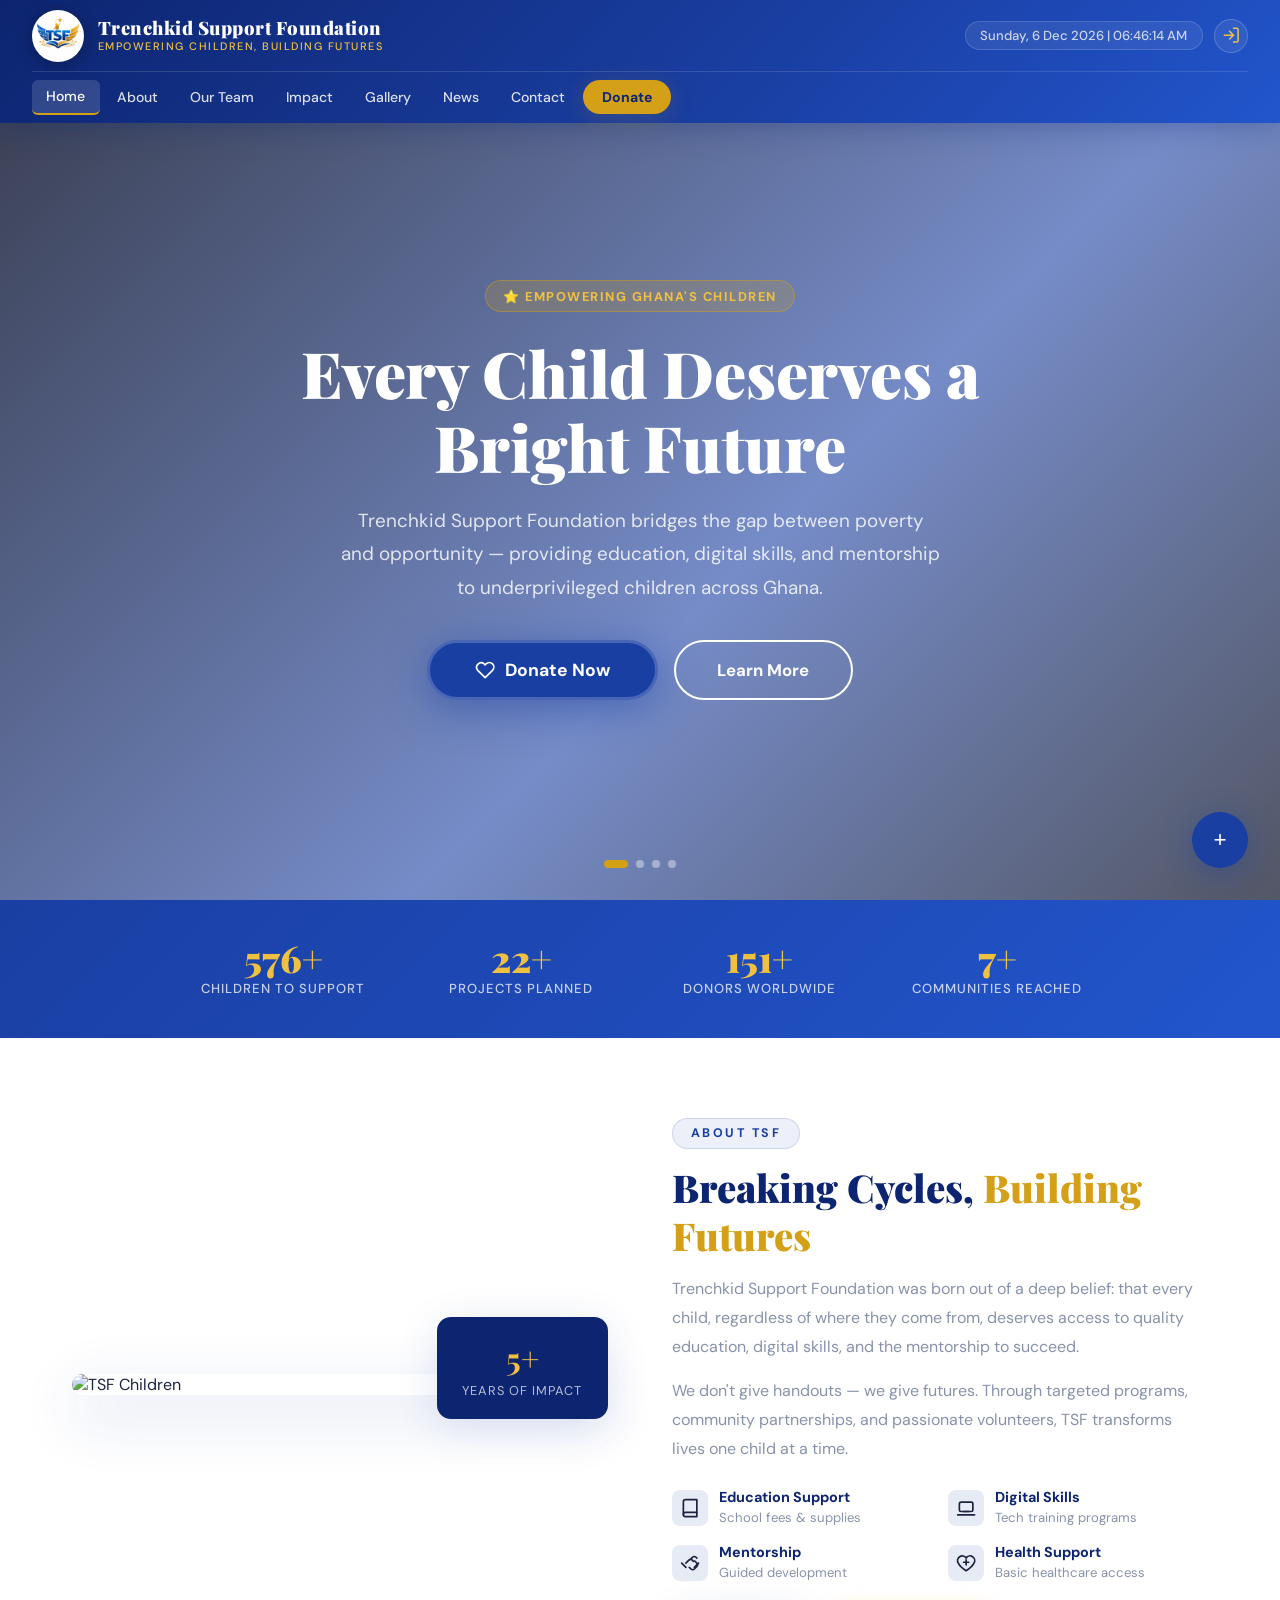
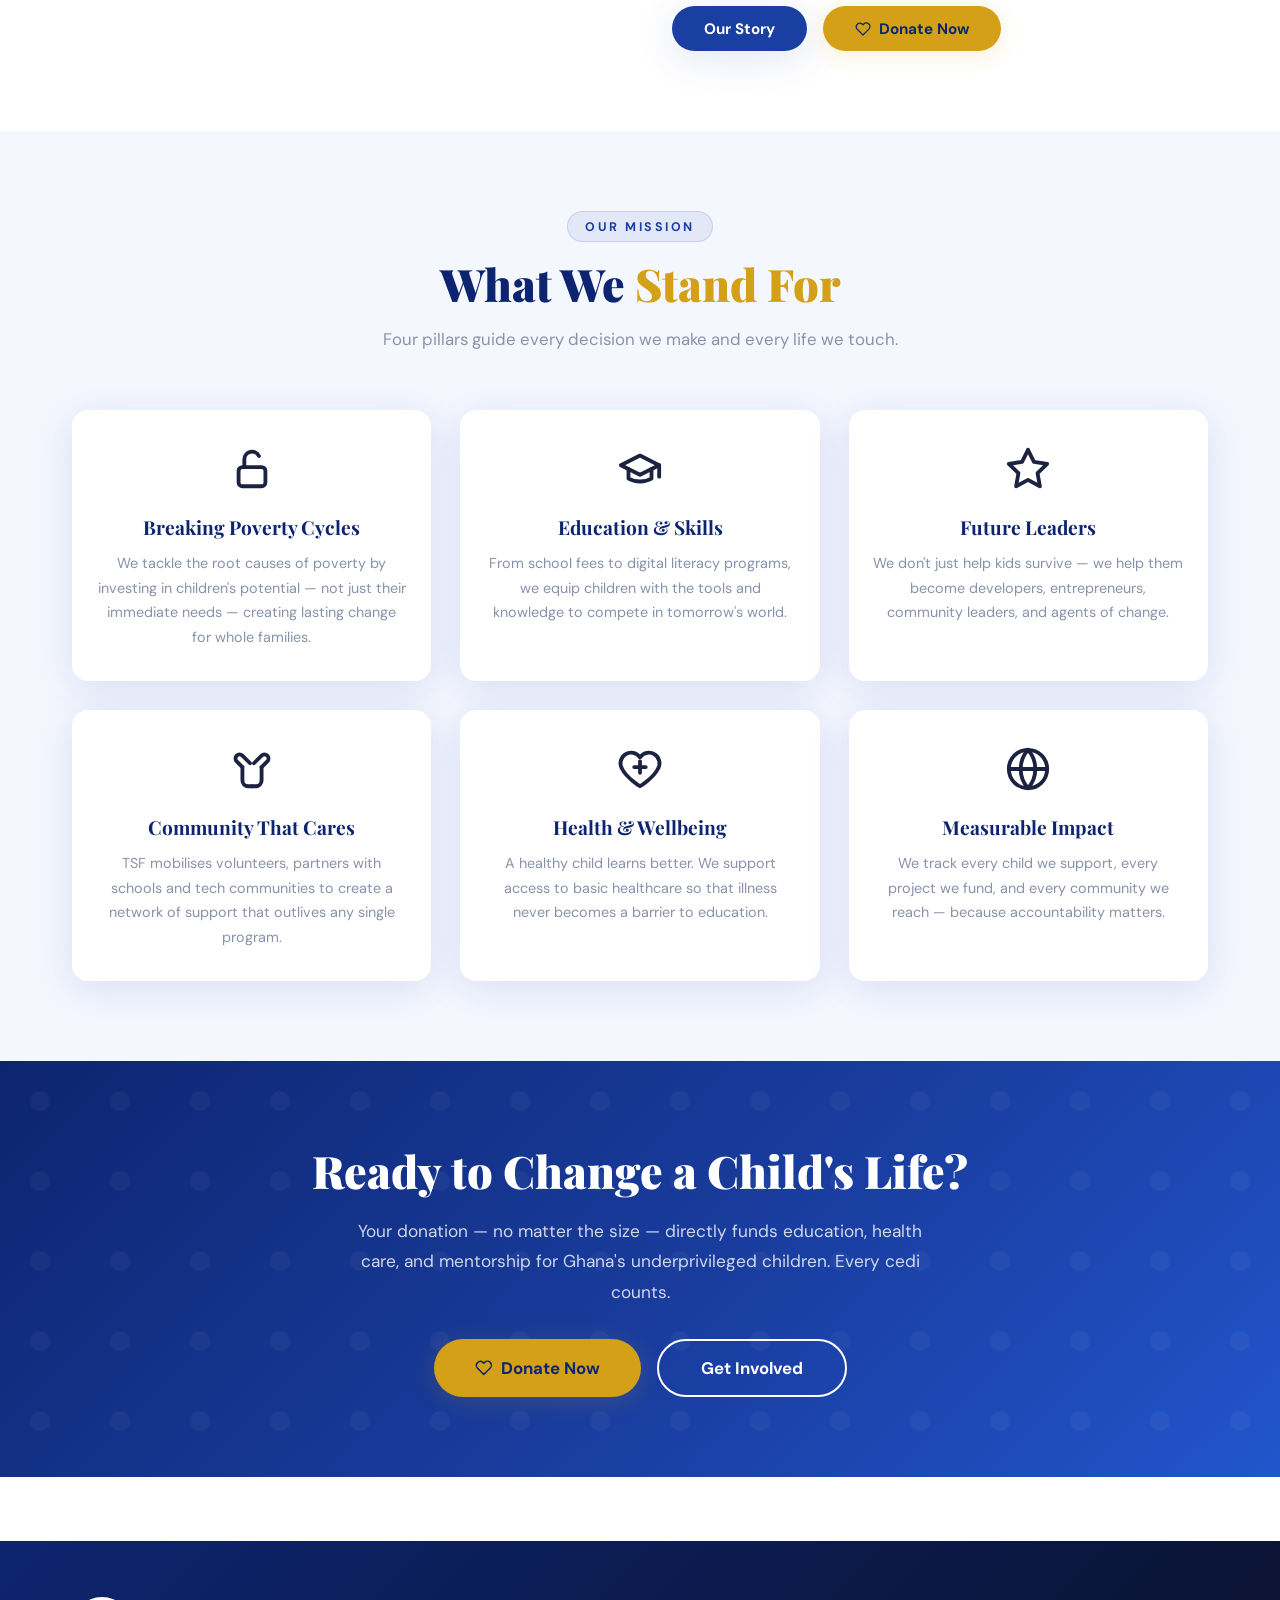
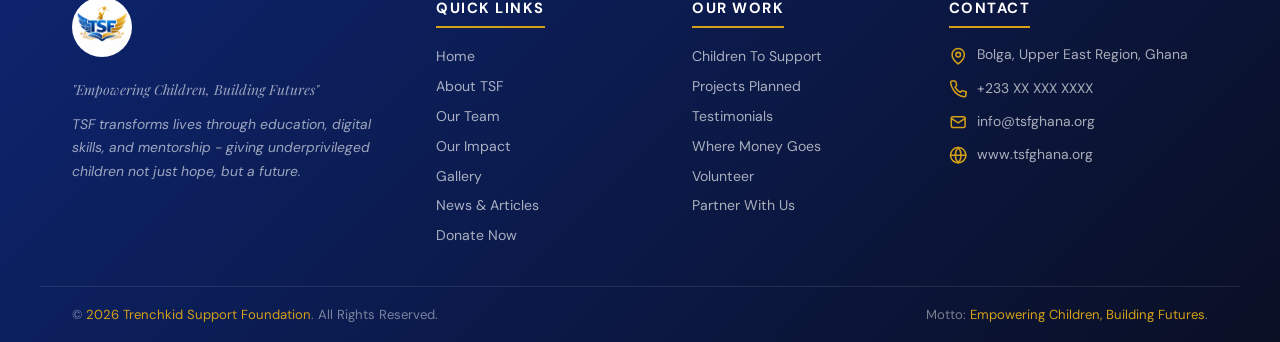
==== commit e92352bd: "Sync target impact wording and database seed" ====
--- a/index.html
+++ b/index.html
@@ -205,11 +205,11 @@
     <div class="stats-grid">
       <div class="stat-item fade-up">
         <span class="stat-number" data-target="1200">0</span>
-        <span class="stat-label">Children Supported</span>
+        <span class="stat-label">Children To Support</span>
       </div>
       <div class="stat-item fade-up">
         <span class="stat-number" data-target="48">0</span>
-        <span class="stat-label">Projects Completed</span>
+        <span class="stat-label">Projects Planned</span>
       </div>
       <div class="stat-item fade-up">
         <span class="stat-number" data-target="320">0</span>
